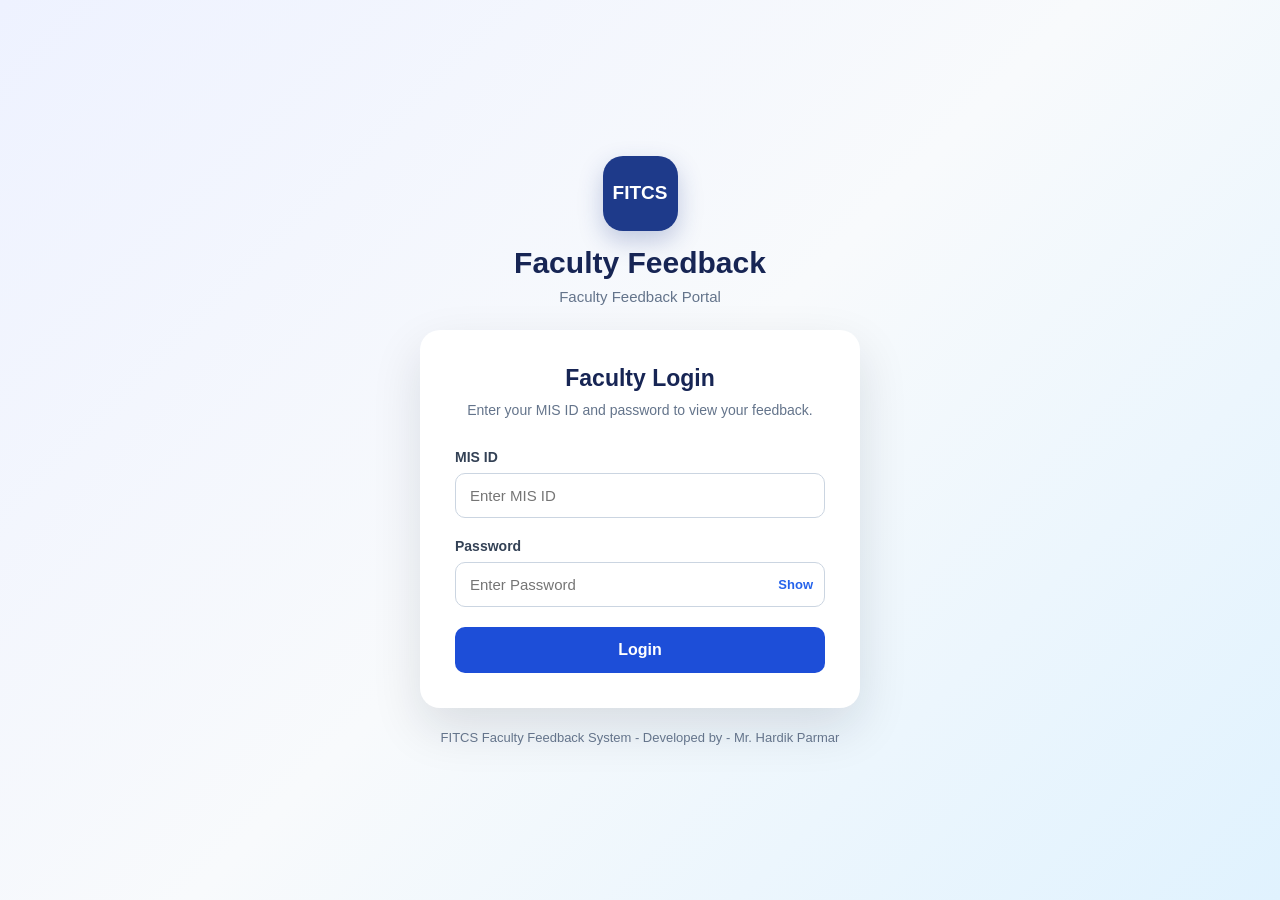
==== index.html @ 9b8cc6bb "Add files via upload" ====
<!DOCTYPE html>
<html lang="en">
<head>
    <meta charset="UTF-8">
    <meta name="viewport" content="width=device-width, initial-scale=1.0">

    <title>FITCS Faculty Feedback</title>

    <link rel="stylesheet" href="style.css">
</head>

<body class="login-page">

<div class="login-container">

    <div class="brand-section">
        <div class="logo">FITCS</div>

        <h1>Faculty Feedback</h1>

        <p>
            Faculty Feedback Portal
        </p>
    </div>

    <div class="login-card">

        <h2>Faculty Login</h2>

        <p class="login-description">
            Enter your MIS ID and password to view your feedback.
        </p>

        <form id="loginForm">

            <div class="form-group">
                <label for="misid">MIS ID</label>

                <input
                    type="text"
                    id="misid"
                    placeholder="Enter MIS ID"
                    autocomplete="username"
                    required
                >
            </div>

            <div class="form-group">

                <label for="password">
                    Password
                </label>

                <div class="password-wrapper">

                    <input
                        type="password"
                        id="password"
                        placeholder="Enter Password"
                        autocomplete="current-password"
                        required
                    >

                    <button
                        type="button"
                        id="togglePassword"
                        class="password-toggle"
                        aria-label="Show password"
                    >
                        Show
                    </button>

                </div>

            </div>

            <button
                type="submit"
                id="loginButton"
                class="login-button"
            >
                Login
            </button>

        </form>

        <div
            id="loading"
            class="loading hidden"
        >
            Verifying login...
        </div>

        <div
            id="message"
            class="message hidden"
        ></div>

    </div>

    <div class="footer-text">
        FITCS Faculty Feedback System - Developed by - Mr. Hardik Parmar
    </div>

</div>

<script src="config.js"></script>
<script src="script.js"></script>

</body>
</html>
---- style.css ----
* {
    box-sizing: border-box;
    margin: 0;
    padding: 0;
}

body {
    font-family: Arial, Helvetica, sans-serif;
    color: #1f2937;
}


/* ========================================
   LOGIN PAGE
======================================== */

.login-page {
    min-height: 100vh;
    background:
        linear-gradient(
            135deg,
            #eef2ff,
            #f8fafc,
            #e0f2fe
        );

    display: flex;
    align-items: center;
    justify-content: center;

    padding: 30px 15px;
}


.login-container {
    width: 100%;
    max-width: 440px;
}


.brand-section {
    text-align: center;
    margin-bottom: 25px;
}


.logo {
    width: 75px;
    height: 75px;

    background: #1e3a8a;

    color: white;

    border-radius: 20px;

    display: flex;
    align-items: center;
    justify-content: center;

    margin: 0 auto 15px;

    font-size: 19px;
    font-weight: bold;

    box-shadow:
        0 10px 25px rgba(30, 58, 138, 0.25);
}


.brand-section h1 {
    font-size: 30px;
    color: #172554;
    margin-bottom: 8px;
}


.brand-section p {
    color: #64748b;
    font-size: 15px;
}


.login-card {

    background: white;

    border-radius: 20px;

    padding: 35px;

    box-shadow:
        0 20px 50px rgba(15, 23, 42, 0.12);
}


.login-card h2 {

    text-align: center;

    font-size: 23px;

    color: #172554;

    margin-bottom: 8px;
}


.login-description {

    text-align: center;

    color: #64748b;

    font-size: 14px;

    line-height: 1.5;

    margin-bottom: 28px;
}


.form-group {
    margin-bottom: 20px;
}


.form-group label {

    display: block;

    margin-bottom: 8px;

    font-weight: 600;

    font-size: 14px;

    color: #334155;
}


.form-group input {

    width: 100%;

    padding: 13px 14px;

    border:
        1px solid #cbd5e1;

    border-radius: 10px;

    outline: none;

    font-size: 15px;

    transition: 0.2s;
}


.form-group input:focus {

    border-color: #2563eb;

    box-shadow:
        0 0 0 3px rgba(37, 99, 235, 0.10);
}


.password-wrapper {
    position: relative;
}


.password-wrapper input {
    padding-right: 70px;
}


.password-toggle {

    position: absolute;

    right: 12px;

    top: 50%;

    transform: translateY(-50%);

    border: none;

    background: transparent;

    color: #2563eb;

    cursor: pointer;

    font-size: 13px;

    font-weight: 600;
}


.login-button {

    width: 100%;

    padding: 14px;

    border: none;

    border-radius: 10px;

    background: #1d4ed8;

    color: white;

    font-size: 16px;

    font-weight: 600;

    cursor: pointer;

    transition: 0.2s;
}


.login-button:hover {
    background: #1e40af;
}


.login-button:disabled {

    background: #94a3b8;

    cursor: not-allowed;
}


.loading {

    margin-top: 18px;

    text-align: center;

    color: #2563eb;

    font-size: 14px;
}


.message {

    margin-top: 18px;

    padding: 12px 14px;

    border-radius: 8px;

    text-align: center;

    font-size: 14px;
}


.error-message {

    background: #fee2e2;

    color: #b91c1c;

    border:
        1px solid #fecaca;
}


.success-message {

    background: #dcfce7;

    color: #15803d;

    border:
        1px solid #bbf7d0;
}


.hidden {
    display: none;
}


.footer-text {

    text-align: center;

    color: #64748b;

    margin-top: 22px;

    font-size: 13px;
}


/* ========================================
   DASHBOARD
======================================== */

.dashboard-page {

    background: #f1f5f9;

    min-height: 100vh;
}


.top-header {

    background: #172554;

    color: white;

    padding: 15px 20px;

    box-shadow:
        0 3px 15px rgba(0, 0, 0, 0.15);
}


.header-content {

    max-width: 1100px;

    margin: auto;

    display: flex;

    align-items: center;

    justify-content: space-between;
}


.header-brand {

    display: flex;

    align-items: center;

    gap: 12px;
}


.small-logo {

    width: 48px;

    height: 48px;

    border-radius: 12px;

    background: white;

    color: #172554;

    display: flex;

    justify-content: center;

    align-items: center;

    font-weight: bold;

    font-size: 13px;
}


.header-brand h2 {

    font-size: 19px;

    margin-bottom: 3px;
}


.header-brand span {

    color: #bfdbfe;

    font-size: 12px;
}


.logout-button {

    border:
        1px solid rgba(255,255,255,0.4);

    background:
        rgba(255,255,255,0.10);

    color: white;

    padding:
        9px 18px;

    border-radius: 8px;

    cursor: pointer;
}


.logout-button:hover {

    background:
        rgba(255,255,255,0.20);
}


.dashboard-container {

    max-width: 1000px;

    margin: 35px auto;

    padding: 0 20px;
}


.welcome-card {

    background: white;

    padding: 28px;

    border-radius: 16px;

    display: flex;

    align-items: center;

    justify-content: space-between;

    box-shadow:
        0 5px 20px rgba(15,23,42,0.07);

    margin-bottom: 25px;
}


.welcome-label {

    color: #64748b;

    font-size: 14px;

    margin-bottom: 6px;
}


.welcome-card h1 {

    color: #172554;

    font-size: 28px;

    margin-bottom: 8px;
}


.welcome-card p {

    color: #64748b;
}


.profile-circle {

    width: 70px;

    height: 70px;

    background: #dbeafe;

    color: #1d4ed8;

    border-radius: 50%;

    display: flex;

    align-items: center;

    justify-content: center;

    font-size: 28px;

    font-weight: bold;
}


.feedback-section {

    background: white;

    padding: 28px;

    border-radius: 16px;

    box-shadow:
        0 5px 20px rgba(15,23,42,0.07);
}


.section-heading {

    display: flex;

    align-items: center;

    justify-content: space-between;

    gap: 20px;

    margin-bottom: 25px;
}


.section-heading h2 {

    color: #172554;

    font-size: 22px;

    margin-bottom: 5px;
}


.section-heading p {

    color: #64748b;

    font-size: 14px;
}


.feedback-count {

    background: #dbeafe;

    color: #1d4ed8;

    padding:
        7px 12px;

    border-radius: 20px;

    font-size: 13px;

    font-weight: 600;

    white-space: nowrap;
}


.dashboard-loading {

    text-align: center;

    padding: 30px;

    color: #64748b;
}


.feedback-list {

    display: flex;

    flex-direction: column;

    gap: 15px;
}


.feedback-card {

    border:
        1px solid #e2e8f0;

    border-radius: 12px;

    padding: 20px;

    background: #f8fafc;
}


.feedback-number {

    color: #2563eb;

    font-weight: 600;

    font-size: 13px;

    margin-bottom: 10px;
}


.feedback-text {

    color: #334155;

    line-height: 1.7;

    font-size: 15px;

    white-space: pre-wrap;
}


.no-feedback {

    text-align: center;

    padding: 40px 20px;

    color: #64748b;

    background: #f8fafc;

    border-radius: 12px;
}


.dashboard-footer {

    text-align: center;

    color: #64748b;

    font-size: 13px;

    padding: 20px;
}


/* ========================================
   MOBILE
======================================== */

@media (max-width: 600px) {

    .login-card {
        padding: 25px 20px;
    }

    .brand-section h1 {
        font-size: 25px;
    }

    .welcome-card {
        padding: 22px;
    }

    .welcome-card h1 {
        font-size: 23px;
    }

    .profile-circle {

        width: 55px;

        height: 55px;

        font-size: 22px;
    }

    .feedback-section {
        padding: 20px;
    }

    .section-heading {

        align-items: flex-start;

        flex-direction: column;
    }

}
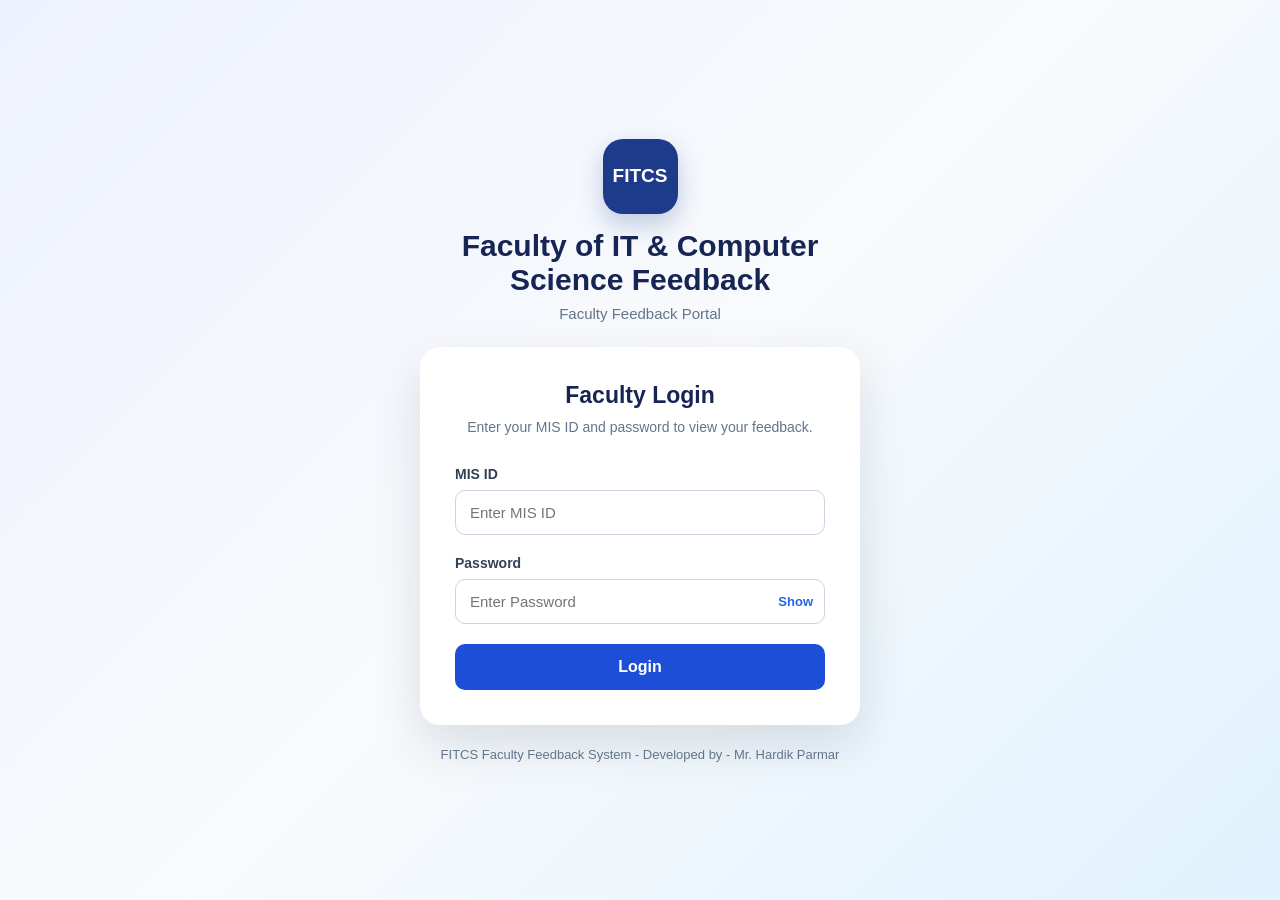
==== commit 5f7e955a: "Update index.html" ====
--- a/index.html
+++ b/index.html
@@ -16,7 +16,7 @@
     <div class="brand-section">
         <div class="logo">FITCS</div>
 
-        <h1>Faculty Feedback</h1>
+        <h1>Faculty of IT & Computer Science Feedback</h1>
 
         <p>
             Faculty Feedback Portal
@@ -108,4 +108,4 @@
 <script src="script.js"></script>
 
 </body>
-</html>+</html>
--- a/style.css
+++ b/style.css
@@ -644,6 +644,133 @@
 
     padding: 20px;
 }
+/* Acknowledgement */
+
+.ack-section{
+
+    margin-top:40px;
+
+    border-top:1px solid #ddd;
+
+    padding-top:30px;
+
+}
+
+.ack-box{
+
+    background:#f8fafc;
+
+    border:1px solid #dbeafe;
+
+    border-radius:12px;
+
+    padding:25px;
+
+}
+
+.ack-label{
+
+    display:flex;
+
+    align-items:center;
+
+    gap:10px;
+
+    font-size:16px;
+
+    font-weight:500;
+
+    margin-bottom:20px;
+
+}
+
+.ack-label input{
+
+    width:18px;
+
+    height:18px;
+
+}
+
+#remarks{
+
+    width:100%;
+
+    min-height:120px;
+
+    resize:vertical;
+
+    padding:12px;
+
+    border:1px solid #cbd5e1;
+
+    border-radius:8px;
+
+    font-size:15px;
+
+    font-family:Arial,sans-serif;
+
+    transition:.3s;
+
+    margin-bottom:20px;
+
+}
+
+#remarks:focus{
+
+    outline:none;
+
+    border-color:#2563eb;
+
+    box-shadow:0 0 5px rgba(37,99,235,.3);
+
+}
+
+#submitAck{
+
+    background:#2563eb;
+
+    color:white;
+
+    border:none;
+
+    padding:12px 25px;
+
+    border-radius:8px;
+
+    cursor:pointer;
+
+    font-size:15px;
+
+    font-weight:600;
+
+}
+
+#submitAck:hover{
+
+    background:#1d4ed8;
+
+}
+
+#submitAck:disabled{
+
+    background:#94a3b8;
+
+    cursor:not-allowed;
+
+}
+
+.ack-status{
+
+    margin-top:20px;
+
+    font-weight:bold;
+
+    color:#16a34a;
+
+    font-size:16px;
+
+}
 
 
 /* ========================================
@@ -688,4 +815,4 @@
         flex-direction: column;
     }
 
-}+}
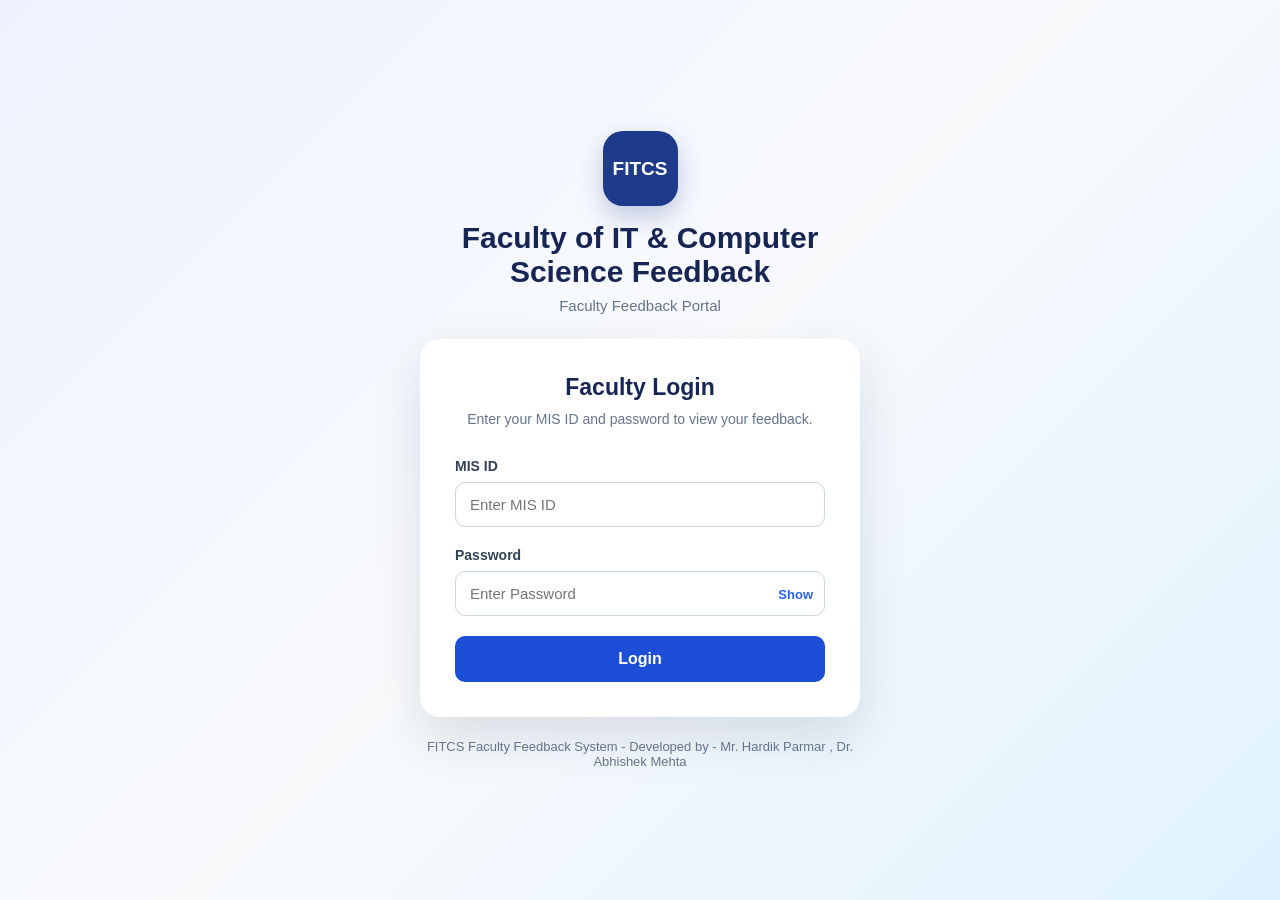
==== commit 747861f0: "Update index.html" ====
--- a/index.html
+++ b/index.html
@@ -99,7 +99,7 @@
     </div>
 
     <div class="footer-text">
-        FITCS Faculty Feedback System - Developed by - Mr. Hardik Parmar
+        FITCS Faculty Feedback System - Developed by - Mr. Hardik Parmar , Dr. Abhishek Mehta
     </div>
 
 </div>
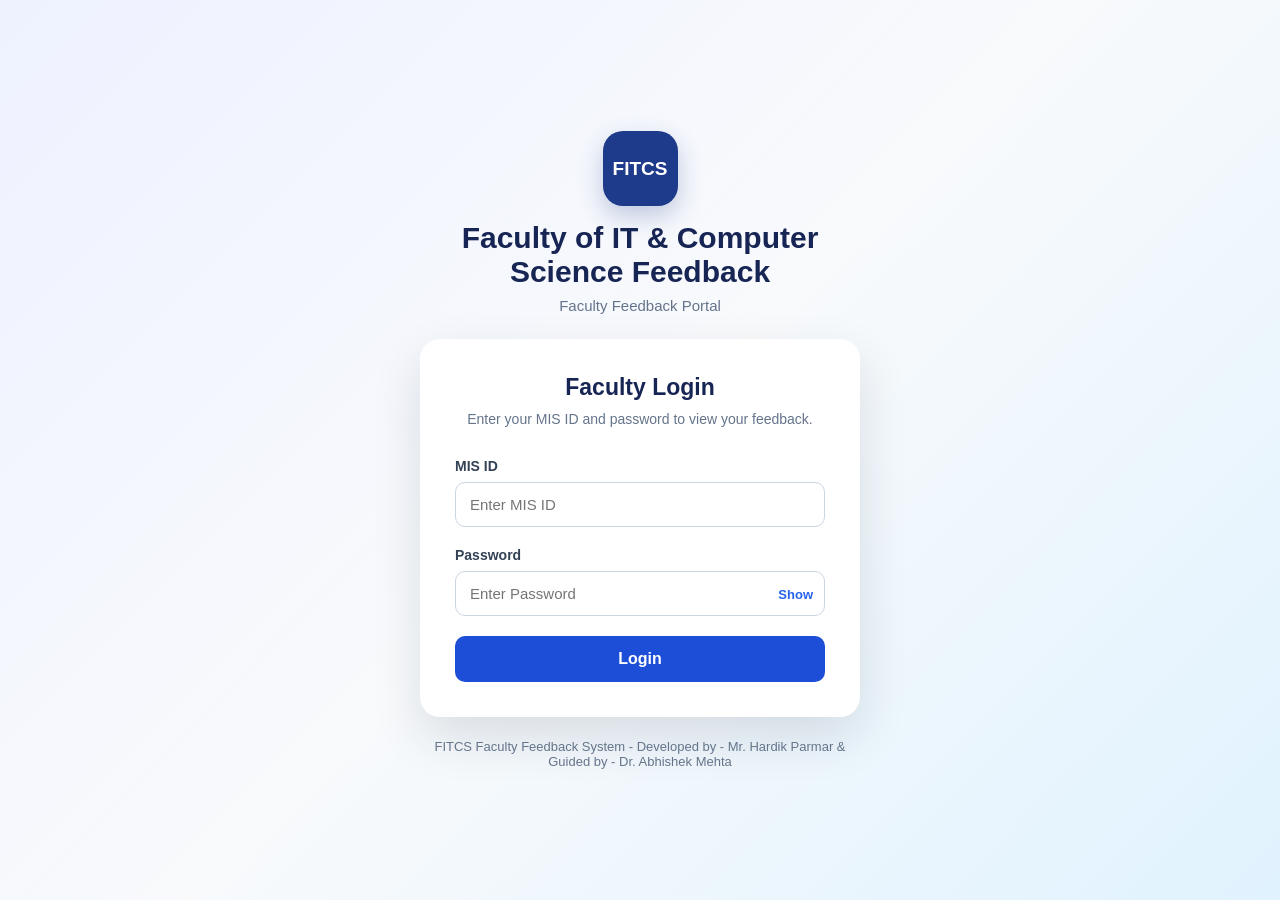
==== commit b7855945: "Update index.html" ====
--- a/index.html
+++ b/index.html
@@ -99,7 +99,7 @@
     </div>
 
     <div class="footer-text">
-        FITCS Faculty Feedback System - Developed by - Mr. Hardik Parmar , Dr. Abhishek Mehta
+        FITCS Faculty Feedback System - Developed by - Mr. Hardik Parmar & Guided by - Dr. Abhishek Mehta
     </div>
 
 </div>
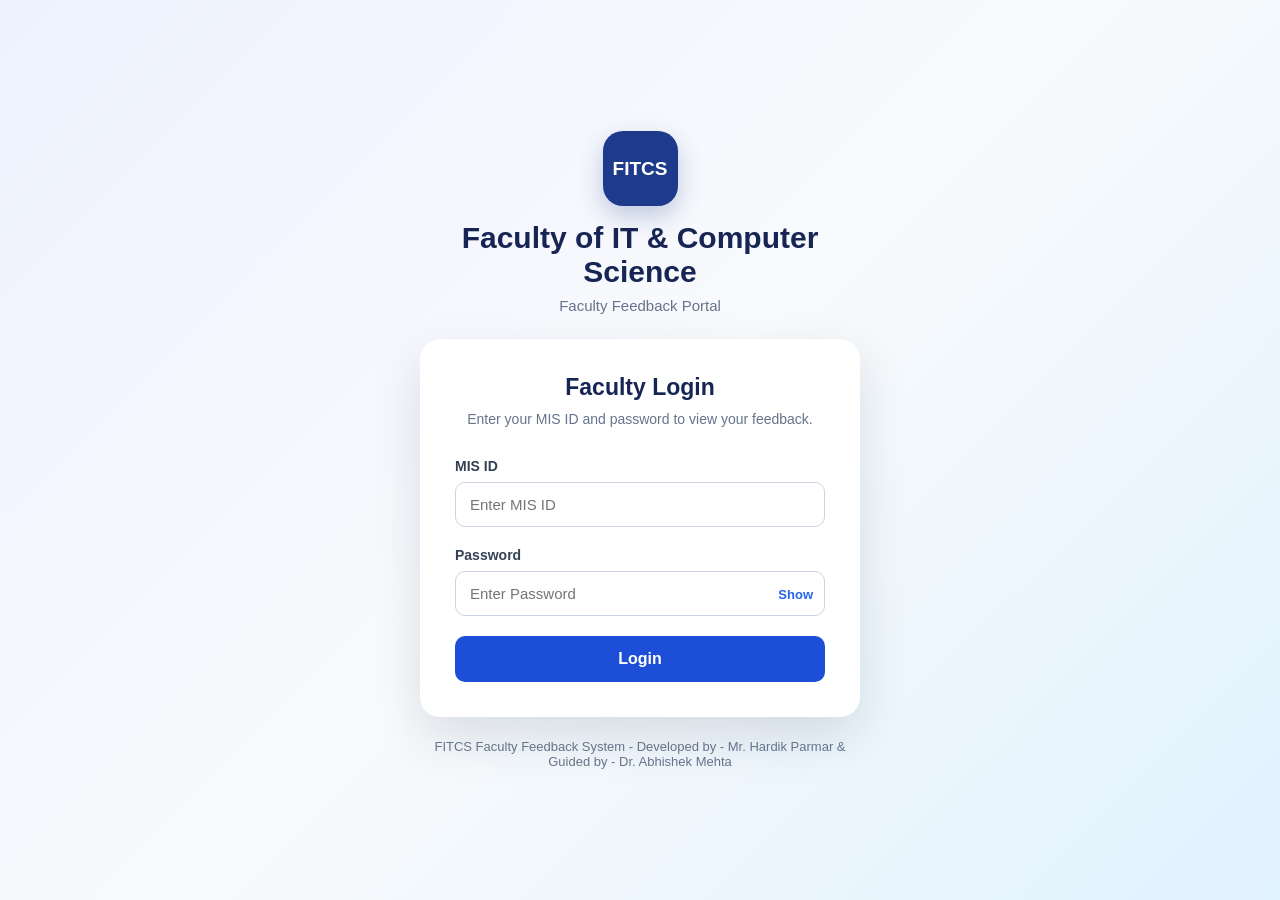
==== commit 62ce281b: "Update index.html" ====
--- a/index.html
+++ b/index.html
@@ -16,7 +16,7 @@
     <div class="brand-section">
         <div class="logo">FITCS</div>
 
-        <h1>Faculty of IT & Computer Science Feedback</h1>
+        <h1>Faculty of IT & Computer Science</h1>
 
         <p>
             Faculty Feedback Portal
